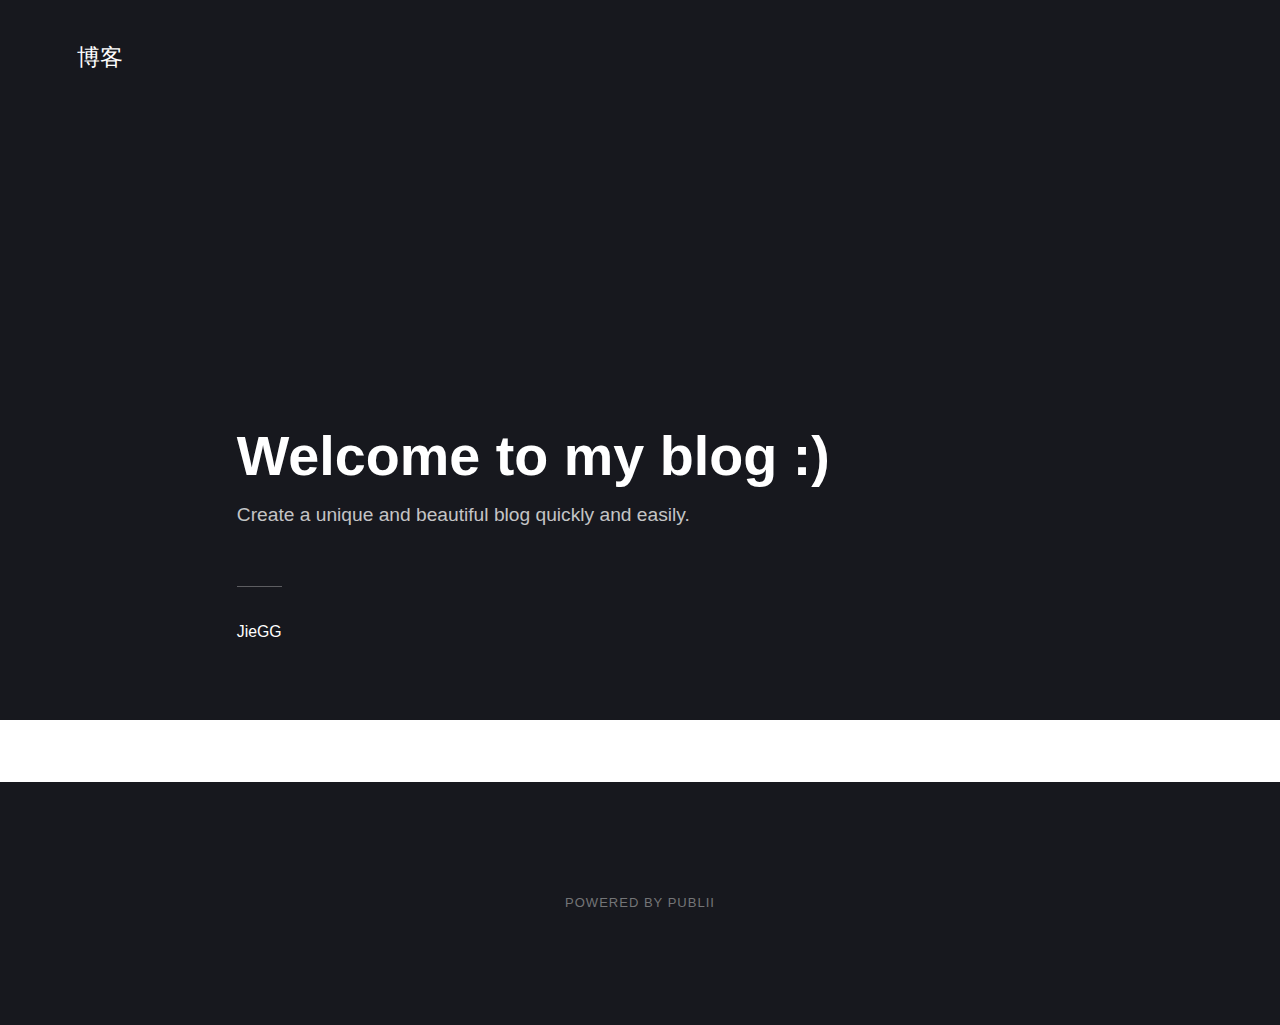
==== index.html @ 135111f0 "Publii: update content" ====
<!DOCTYPE html><html lang="en-gb"><head><meta charset="utf-8"><meta http-equiv="X-UA-Compatible" content="IE=edge"><meta name="viewport" content="width=device-width,initial-scale=1"><title>博客</title><meta name="generator" content="Publii Open-Source CMS for Static Site"><link rel="canonical" href="https://jie2gg.github.io/"><link rel="alternate" type="application/atom+xml" href="https://jie2gg.github.io/feed.xml"><link rel="alternate" type="application/json" href="https://jie2gg.github.io/feed.json"><meta property="og:title" content="博客"><meta property="og:site_name" content="博客"><meta property="og:description" content=""><meta property="og:url" content="https://jie2gg.github.io/"><meta property="og:type" content="website"><link rel="stylesheet" href="https://jie2gg.github.io/assets/css/style.css?v=6fbb1e8931a5afe843374fd67c192c86"><script type="application/ld+json">{"@context":"http://schema.org","@type":"Organization","name":"博客","url":"https://jie2gg.github.io/"}</script><noscript><style>img[loading] {
                    opacity: 1;
                }</style></noscript></head><body><div class="site-container"><header class="top" id="js-header"><a class="logo" href="https://jie2gg.github.io/">博客</a></header><main><div class="hero"><header class="hero__content"><div class="wrapper"><h1>Welcome to my blog :)</h1><p>Create a unique and beautiful blog quickly and easily.</p><div class="post__meta post__meta--author"><a href="https://jie2gg.github.io/authors/jiegg/" class="feed__author">JieGG</a></div></div></header></div><div class="feed"></div></main><footer class="footer"><div class="footer__copyright">Powered by Publii</div><button onclick="backToTopFunction()" id="backToTop" class="footer__bttop" aria-label="Back to top" title="Back to top"><svg><use xlink:href="https://jie2gg.github.io/assets/svg/svg-map.svg#toparrow"/></svg></button></footer></div><script defer="defer" src="https://jie2gg.github.io/assets/js/scripts.min.js?v=f47c11534595205f20935f0db2a62a85"></script><script>window.publiiThemeMenuConfig={mobileMenuMode:'sidebar',animationSpeed:300,submenuWidth: 'auto',doubleClickTime:500,mobileMenuExpandableSubmenus:true,relatedContainerForOverlayMenuSelector:'.top'};</script><script>var images = document.querySelectorAll('img[loading]');
        for (var i = 0; i < images.length; i++) {
            if (images[i].complete) {
                images[i].classList.add('is-loaded');
            } else {
                images[i].addEventListener('load', function () {
                    this.classList.add('is-loaded');
                }, false);
            }
        }</script></body></html>
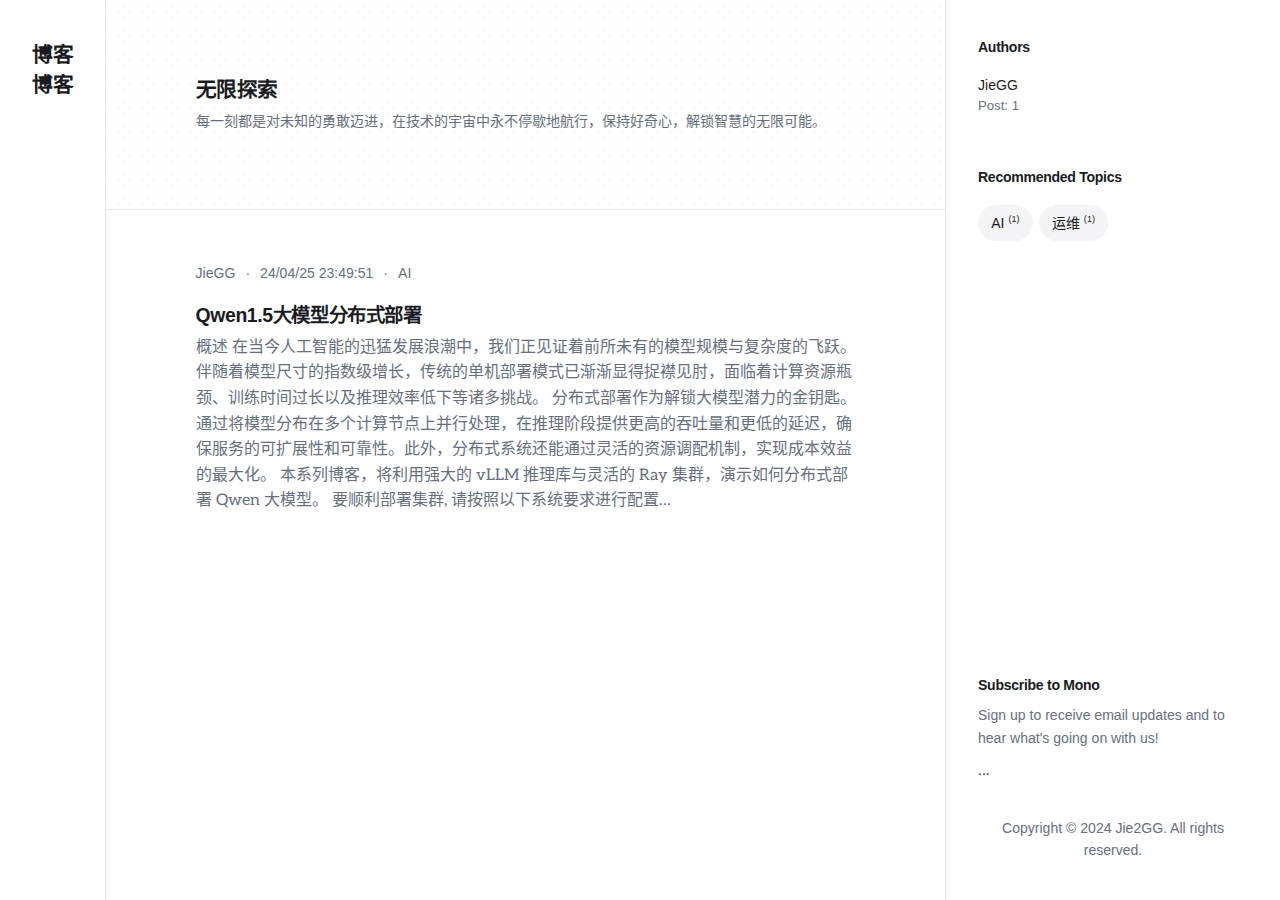
==== commit 24d3fbea: "Publii: update content" ====
--- a/index.html
+++ b/index.html
@@ -1,12 +1,12 @@
-<!DOCTYPE html><html lang="en-gb"><head><meta charset="utf-8"><meta http-equiv="X-UA-Compatible" content="IE=edge"><meta name="viewport" content="width=device-width,initial-scale=1"><title>博客</title><meta name="generator" content="Publii Open-Source CMS for Static Site"><link rel="canonical" href="https://jie2gg.github.io/"><link rel="alternate" type="application/atom+xml" href="https://jie2gg.github.io/feed.xml"><link rel="alternate" type="application/json" href="https://jie2gg.github.io/feed.json"><meta property="og:title" content="博客"><meta property="og:site_name" content="博客"><meta property="og:description" content=""><meta property="og:url" content="https://jie2gg.github.io/"><meta property="og:type" content="website"><link rel="stylesheet" href="https://jie2gg.github.io/assets/css/style.css?v=6fbb1e8931a5afe843374fd67c192c86"><script type="application/ld+json">{"@context":"http://schema.org","@type":"Organization","name":"博客","url":"https://jie2gg.github.io/"}</script><noscript><style>img[loading] {
-                    opacity: 1;
-                }</style></noscript></head><body><div class="site-container"><header class="top" id="js-header"><a class="logo" href="https://jie2gg.github.io/">博客</a></header><main><div class="hero"><header class="hero__content"><div class="wrapper"><h1>Welcome to my blog :)</h1><p>Create a unique and beautiful blog quickly and easily.</p><div class="post__meta post__meta--author"><a href="https://jie2gg.github.io/authors/jiegg/" class="feed__author">JieGG</a></div></div></header></div><div class="feed"></div></main><footer class="footer"><div class="footer__copyright">Powered by Publii</div><button onclick="backToTopFunction()" id="backToTop" class="footer__bttop" aria-label="Back to top" title="Back to top"><svg><use xlink:href="https://jie2gg.github.io/assets/svg/svg-map.svg#toparrow"/></svg></button></footer></div><script defer="defer" src="https://jie2gg.github.io/assets/js/scripts.min.js?v=f47c11534595205f20935f0db2a62a85"></script><script>window.publiiThemeMenuConfig={mobileMenuMode:'sidebar',animationSpeed:300,submenuWidth: 'auto',doubleClickTime:500,mobileMenuExpandableSubmenus:true,relatedContainerForOverlayMenuSelector:'.top'};</script><script>var images = document.querySelectorAll('img[loading]');
-        for (var i = 0; i < images.length; i++) {
-            if (images[i].complete) {
-                images[i].classList.add('is-loaded');
-            } else {
-                images[i].addEventListener('load', function () {
-                    this.classList.add('is-loaded');
-                }, false);
-            }
+<!DOCTYPE html><html lang="zh-cn"><head><meta charset="utf-8"><meta http-equiv="X-UA-Compatible" content="IE=edge"><meta name="viewport" content="width=device-width,initial-scale=1"><title>博客</title><meta name="generator" content="Publii Open-Source CMS for Static Site"><link rel="canonical" href="https://jie2gg.github.io/"><link rel="alternate" type="application/atom+xml" href="https://jie2gg.github.io/feed.xml"><link rel="alternate" type="application/json" href="https://jie2gg.github.io/feed.json"><meta property="og:title" content="博客"><meta property="og:site_name" content="博客"><meta property="og:description" content=""><meta property="og:url" content="https://jie2gg.github.io/"><meta property="og:type" content="website"><link rel="stylesheet" href="https://jie2gg.github.io/assets/css/style.css?v=13cb51b9862d75783d9c7d9d0ae030a5"><script type="application/ld+json">{"@context":"http://schema.org","@type":"Organization","name":"博客","url":"https://jie2gg.github.io/"}</script><noscript><style>img[loading] {
+                    opacity: 1;
+                }</style></noscript></head><body><div class="content"><div class="left-bar"><div class="left-bar__inner"><header class="header"><a class="logo" href="https://jie2gg.github.io/">博客 </a><a class="logo logo--atbottom" href="./">博客</a></header></div></div><main class="main"><div class="hero"><div class="main__inner"><h1>无限探索</h1><p>每一刻都是对未知的勇敢迈进，在技术的宇宙中永不停歇地航行，保持好奇心，解锁智慧的无限可能。</p></div></div><div class="main__inner"><article class="c-card"><div class="c-card__meta"><div class="c-card__author"><a href="https://jie2gg.github.io/authors/jiegg/">JieGG</a></div><time datetime="2024-04-25T23:49">24/04/25 23:49:51 </time><a href="https://jie2gg.github.io/tags/ai/" class="c-card-tag">AI</a></div><header class="c-card__header"><h2 class="c-card__title"><a href="https://jie2gg.github.io/qwen15-14b-chatfen-bu-shi-bu-shu.html">Qwen1.5大模型分布式部署</a></h2><p>概述 在当今人工智能的迅猛发展浪潮中，我们正见证着前所未有的模型规模与复杂度的飞跃。伴随着模型尺寸的指数级增长，传统的单机部署模式已渐渐显得捉襟见肘，面临着计算资源瓶颈、训练时间过长以及推理效率低下等诸多挑战。 分布式部署作为解锁大模型潜力的金钥匙。通过将模型分布在多个计算节点上并行处理，在推理阶段提供更高的吞吐量和更低的延迟，确保服务的可扩展性和可靠性。此外，分布式系统还能通过灵活的资源调配机制，实现成本效益的最大化。 本系列博客，将利用强大的 vLLM 推理库与灵活的 Ray 集群，演示如何分布式部署 Qwen 大模型。 要顺利部署集群, 请按照以下系统要求进行配置&hellip;</p></header></article></div></main><div class="right-bar"><div class="right-bar__inner"><div class="sidebar"><section class="box authors"><h3 class="box__title">Authors</h3><ul class="authors__cotainer"><li class="authors__item"><div><a href="https://jie2gg.github.io/authors/jiegg/" class="authors__title">JieGG</a> <span class="authors__meta">Post: 1</span></div></li></ul></section><section class="box tags"><h3 class="box__title">Recommended Topics</h3><ul class="tags__list"><li class="tags__item"><a href="https://jie2gg.github.io/tags/ai/" class="btn btn--gray">AI <sup>(1)</sup></a></li><li class="tags__item"><a href="https://jie2gg.github.io/tags/ren-gong-zhi-neng/" class="btn btn--gray">运维 <sup>(1)</sup></a></li></ul></section><section class="box newsletter"><h3 class="box__title">Subscribe to Mono</h3><p class="newsletter__desc">Sign up to receive email updates and to hear what's going on with us!</p><form>...</form></section><div class="box copyright">Copyright © 2024 Jie2GG. All rights reserved.</div></div></div></div></div><script defer="defer" src="https://jie2gg.github.io/assets/js/scripts.min.js?v=12d8fcd46db8fdc7af6797ec26849875"></script><script>var images = document.querySelectorAll('img[loading]');
+        for (var i = 0; i < images.length; i++) {
+            if (images[i].complete) {
+                images[i].classList.add('is-loaded');
+            } else {
+                images[i].addEventListener('load', function () {
+                    this.classList.add('is-loaded');
+                }, false);
+            }
         }</script></body></html>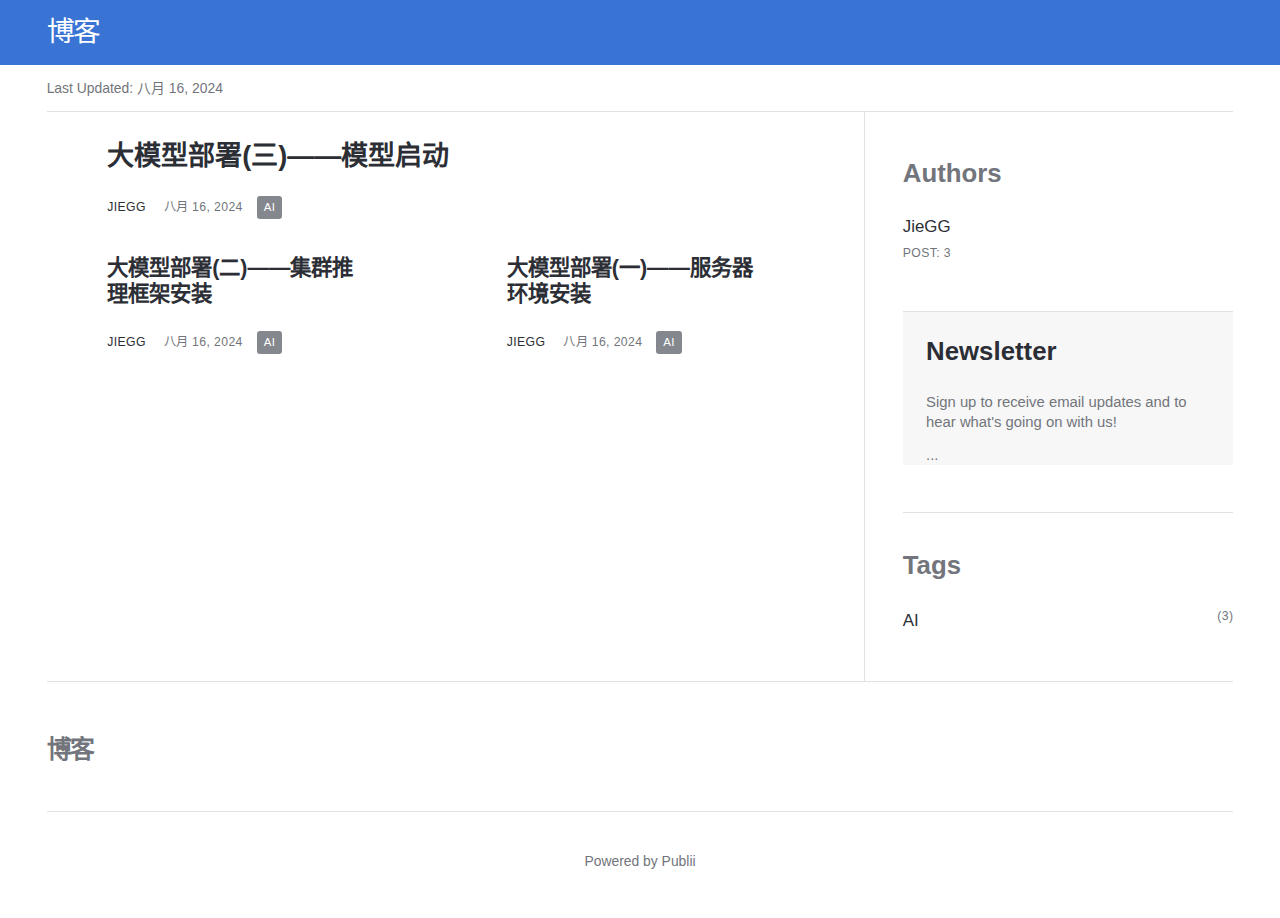
==== commit a25fd453: "Publii: update content" ====
--- a/index.html
+++ b/index.html
@@ -1,12 +1,18 @@
-<!DOCTYPE html><html lang="zh-cn"><head><meta charset="utf-8"><meta http-equiv="X-UA-Compatible" content="IE=edge"><meta name="viewport" content="width=device-width,initial-scale=1"><title>博客</title><meta name="generator" content="Publii Open-Source CMS for Static Site"><link rel="canonical" href="https://jie2gg.github.io/"><link rel="alternate" type="application/atom+xml" href="https://jie2gg.github.io/feed.xml"><link rel="alternate" type="application/json" href="https://jie2gg.github.io/feed.json"><meta property="og:title" content="博客"><meta property="og:site_name" content="博客"><meta property="og:description" content=""><meta property="og:url" content="https://jie2gg.github.io/"><meta property="og:type" content="website"><link rel="stylesheet" href="https://jie2gg.github.io/assets/css/style.css?v=13cb51b9862d75783d9c7d9d0ae030a5"><script type="application/ld+json">{"@context":"http://schema.org","@type":"Organization","name":"博客","url":"https://jie2gg.github.io/"}</script><noscript><style>img[loading] {
-                    opacity: 1;
-                }</style></noscript></head><body><div class="content"><div class="left-bar"><div class="left-bar__inner"><header class="header"><a class="logo" href="https://jie2gg.github.io/">博客 </a><a class="logo logo--atbottom" href="./">博客</a></header></div></div><main class="main"><div class="hero"><div class="main__inner"><h1>无限探索</h1><p>每一刻都是对未知的勇敢迈进，在技术的宇宙中永不停歇地航行，保持好奇心，解锁智慧的无限可能。</p></div></div><div class="main__inner"><article class="c-card"><div class="c-card__meta"><div class="c-card__author"><a href="https://jie2gg.github.io/authors/jiegg/">JieGG</a></div><time datetime="2024-04-25T23:49">24/04/25 23:49:51 </time><a href="https://jie2gg.github.io/tags/ai/" class="c-card-tag">AI</a></div><header class="c-card__header"><h2 class="c-card__title"><a href="https://jie2gg.github.io/qwen15-14b-chatfen-bu-shi-bu-shu.html">Qwen1.5大模型分布式部署</a></h2><p>概述 在当今人工智能的迅猛发展浪潮中，我们正见证着前所未有的模型规模与复杂度的飞跃。伴随着模型尺寸的指数级增长，传统的单机部署模式已渐渐显得捉襟见肘，面临着计算资源瓶颈、训练时间过长以及推理效率低下等诸多挑战。 分布式部署作为解锁大模型潜力的金钥匙。通过将模型分布在多个计算节点上并行处理，在推理阶段提供更高的吞吐量和更低的延迟，确保服务的可扩展性和可靠性。此外，分布式系统还能通过灵活的资源调配机制，实现成本效益的最大化。 本系列博客，将利用强大的 vLLM 推理库与灵活的 Ray 集群，演示如何分布式部署 Qwen 大模型。 要顺利部署集群, 请按照以下系统要求进行配置&hellip;</p></header></article></div></main><div class="right-bar"><div class="right-bar__inner"><div class="sidebar"><section class="box authors"><h3 class="box__title">Authors</h3><ul class="authors__cotainer"><li class="authors__item"><div><a href="https://jie2gg.github.io/authors/jiegg/" class="authors__title">JieGG</a> <span class="authors__meta">Post: 1</span></div></li></ul></section><section class="box tags"><h3 class="box__title">Recommended Topics</h3><ul class="tags__list"><li class="tags__item"><a href="https://jie2gg.github.io/tags/ai/" class="btn btn--gray">AI <sup>(1)</sup></a></li><li class="tags__item"><a href="https://jie2gg.github.io/tags/ren-gong-zhi-neng/" class="btn btn--gray">运维 <sup>(1)</sup></a></li></ul></section><section class="box newsletter"><h3 class="box__title">Subscribe to Mono</h3><p class="newsletter__desc">Sign up to receive email updates and to hear what's going on with us!</p><form>...</form></section><div class="box copyright">Copyright © 2024 Jie2GG. All rights reserved.</div></div></div></div></div><script defer="defer" src="https://jie2gg.github.io/assets/js/scripts.min.js?v=12d8fcd46db8fdc7af6797ec26849875"></script><script>var images = document.querySelectorAll('img[loading]');
-        for (var i = 0; i < images.length; i++) {
-            if (images[i].complete) {
-                images[i].classList.add('is-loaded');
-            } else {
-                images[i].addEventListener('load', function () {
-                    this.classList.add('is-loaded');
-                }, false);
-            }
-        }</script></body></html>+<!DOCTYPE html><html lang="zh-cn"><head><meta charset="utf-8"><meta http-equiv="X-UA-Compatible" content="IE=edge"><meta name="viewport" content="width=device-width,initial-scale=1"><title>博客</title><meta name="generator" content="Publii Open-Source CMS for Static Site"><link rel="canonical" href="https://jie2gg.github.io/"><link rel="alternate" type="application/atom+xml" href="https://jie2gg.github.io/feed.xml"><link rel="alternate" type="application/json" href="https://jie2gg.github.io/feed.json"><link rel="stylesheet" href="https://jie2gg.github.io/assets/css/style.css?v=69aee13592669c1a8668a208ab37bc94"><script type="application/ld+json">{"@context":"http://schema.org","@type":"Organization","name":"博客","url":"https://jie2gg.github.io/"}</script><style>.u-tag--ai{--badge-bg:#84888E;--badge-txt:#FFFFFF;}</style><noscript><style>img[loading]{opacity:1;}</style></noscript></head><body class="home-template"><header class="topbar" id="js-header"><div class="topbar__inner"><a class="logo" href="https://jie2gg.github.io/">博客</a></div></header><div class="main-content"><div class="infobar"><div class="infobar__update">Last Updated: <time datetime="2024-08-16T16:28">八月 16, 2024</time></div></div><main class="main l-grid l-grid--2col-1-4"><article class="c-card"><div class="c-card__wrapper"><header class="u-header"><h1 class="c-card__title"><a href="https://jie2gg.github.io/da-mo-xing-bu-shusan-mo-xing-qi-dong.html">大模型部署(三)——模型启动</a></h1><div class="u-header__meta u-small"><div><a href="https://jie2gg.github.io/authors/jiegg/" title="JieGG">JieGG</a> <time datetime="2024-08-16T15:49">八月 16, 2024</time></div><a href="https://jie2gg.github.io/tags/ai/" class="u-tag u-tag--ai">AI</a></div></header></div></article><article class="c-card"><div class="c-card__wrapper"><header class="u-header"><h2 class="h5 c-card__title"><a href="https://jie2gg.github.io/da-mo-xing-bu-shuer-tui-li-kuang-jia-an-zhuang.html">大模型部署(二)——集群推理框架安装</a></h2><div class="u-header__meta u-small"><div><a href="https://jie2gg.github.io/authors/jiegg/" title="JieGG">JieGG</a> <time datetime="2024-08-16T11:33">八月 16, 2024</time></div><a href="https://jie2gg.github.io/tags/ai/" class="u-tag u-tag--ai">AI</a></div></header></div></article><article class="c-card"><div class="c-card__wrapper"><header class="u-header"><h2 class="h5 c-card__title"><a href="https://jie2gg.github.io/ji-qun-bu-shu-da-mo-xingyi-fu-wu-qi-huan-jing-an-zhuang.html">大模型部署(一)——服务器环境安装</a></h2><div class="u-header__meta u-small"><div><a href="https://jie2gg.github.io/authors/jiegg/" title="JieGG">JieGG</a> <time datetime="2024-08-16T09:44">八月 16, 2024</time></div><a href="https://jie2gg.github.io/tags/ai/" class="u-tag u-tag--ai">AI</a></div></header></div></article></main><div class="sidebar"><section class="box authors"><h3 class="box__title">Authors</h3><ul class="authors__cotainer"><li class="authors__item"><div><a href="https://jie2gg.github.io/authors/jiegg/" class="authors__title">JieGG</a> <span class="u-small">Post: 3</span></div></li></ul></section><section class="newsletter box box--gray"><h3 class="box__title">Newsletter</h3><p class="newsletter__description">Sign up to receive email updates and to hear what's going on with us!</p><form>...</form></section><section class="box"><h3 class="box__title">Tags</h3><ul class="tags"><li><a href="https://jie2gg.github.io/tags/ai/">AI</a> <span class="u-small">(3)</span></li></ul></section></div><footer class="footer"><a class="footer__logo" href="https://jie2gg.github.io/">博客</a><nav><ul class="footer__nav"></ul></nav><div class="footer__copyright">Powered by Publii</div></footer></div><script>window.publiiThemeMenuConfig = {    
+        mobileMenuMode: 'sidebar',
+        animationSpeed: 300,
+        submenuWidth: 'auto',
+        doubleClickTime: 500,
+        mobileMenuExpandableSubmenus: true, 
+        relatedContainerForOverlayMenuSelector: '.navbar',
+   };</script><script defer="defer" src="https://jie2gg.github.io/assets/js/scripts.min.js?v=18a65c58aef57c0287e0f0609f3389a9"></script><script>var images = document.querySelectorAll('img[loading]');
+
+      for (var i = 0; i < images.length; i++) {
+         if (images[i].complete) {
+               images[i].classList.add('is-loaded');
+         } else {
+               images[i].addEventListener('load', function () {
+                  this.classList.add('is-loaded');
+               }, false);
+         }
+      }</script></body></html>